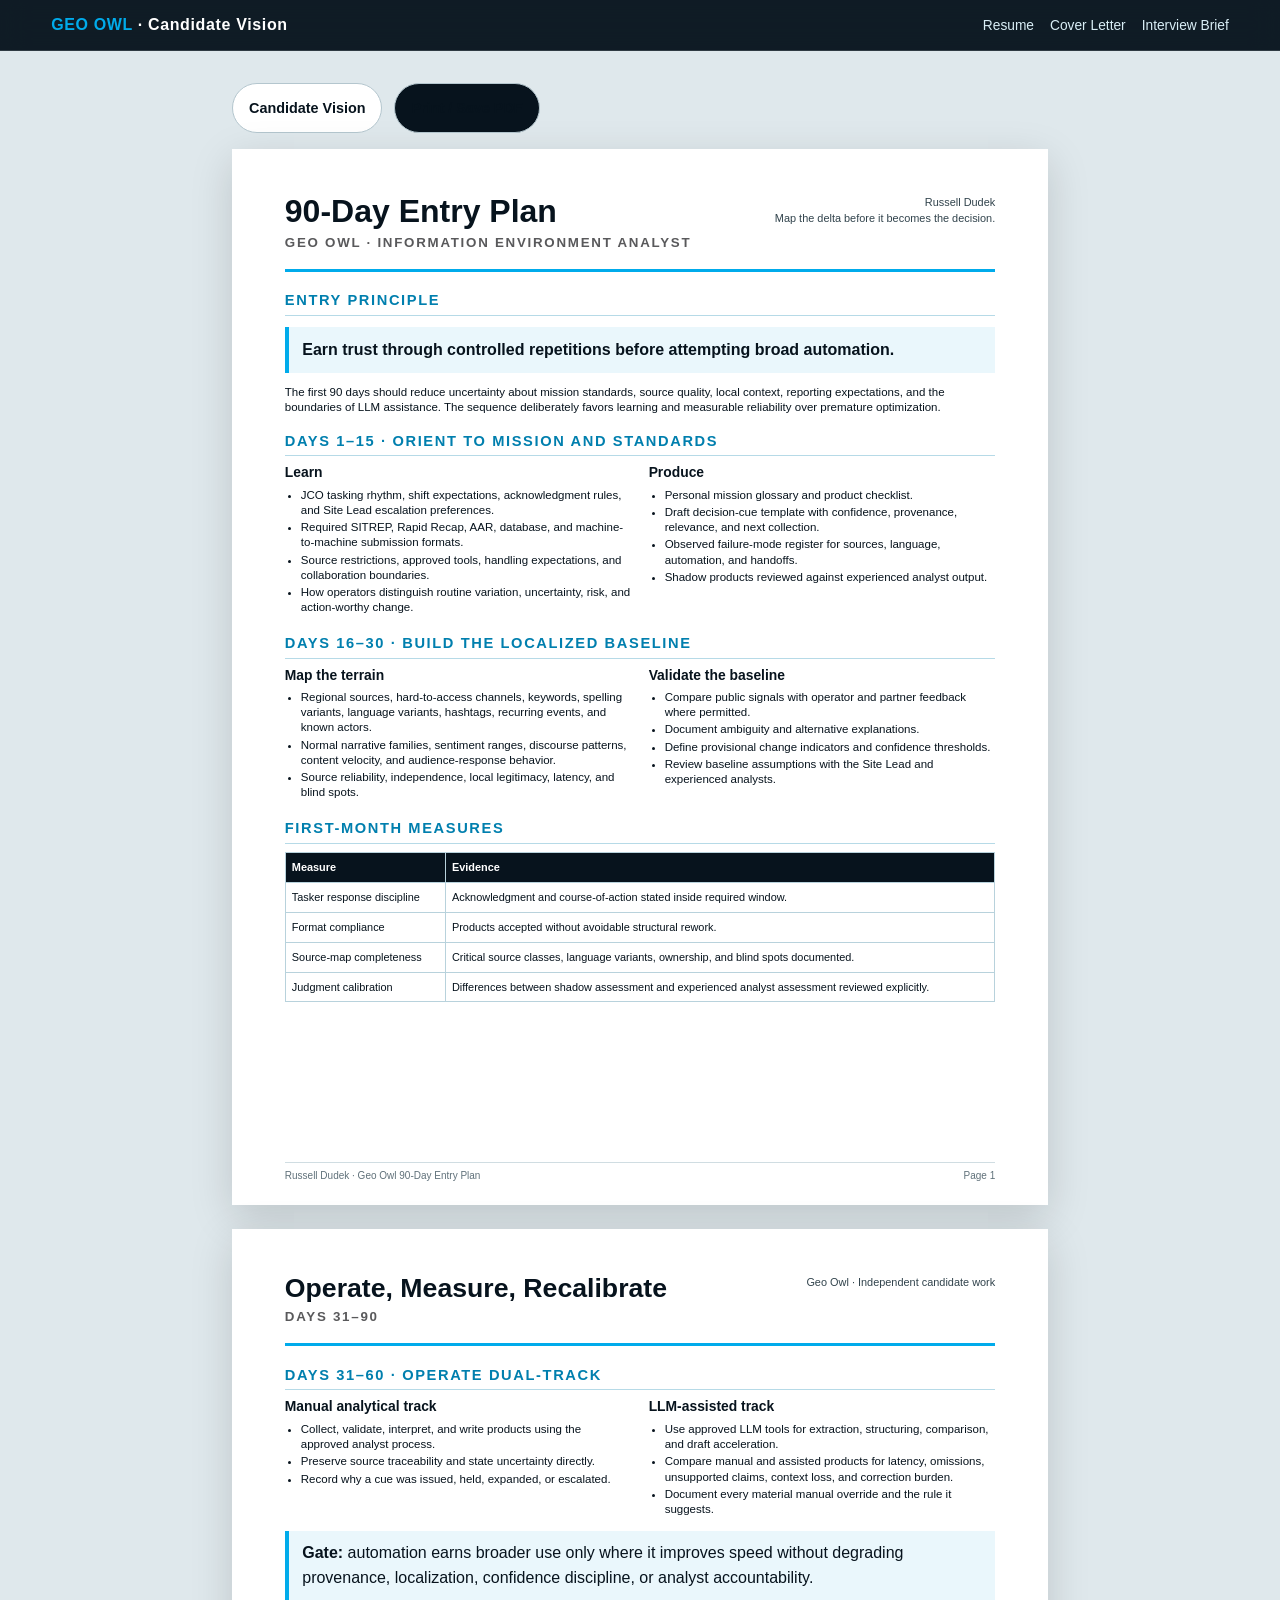
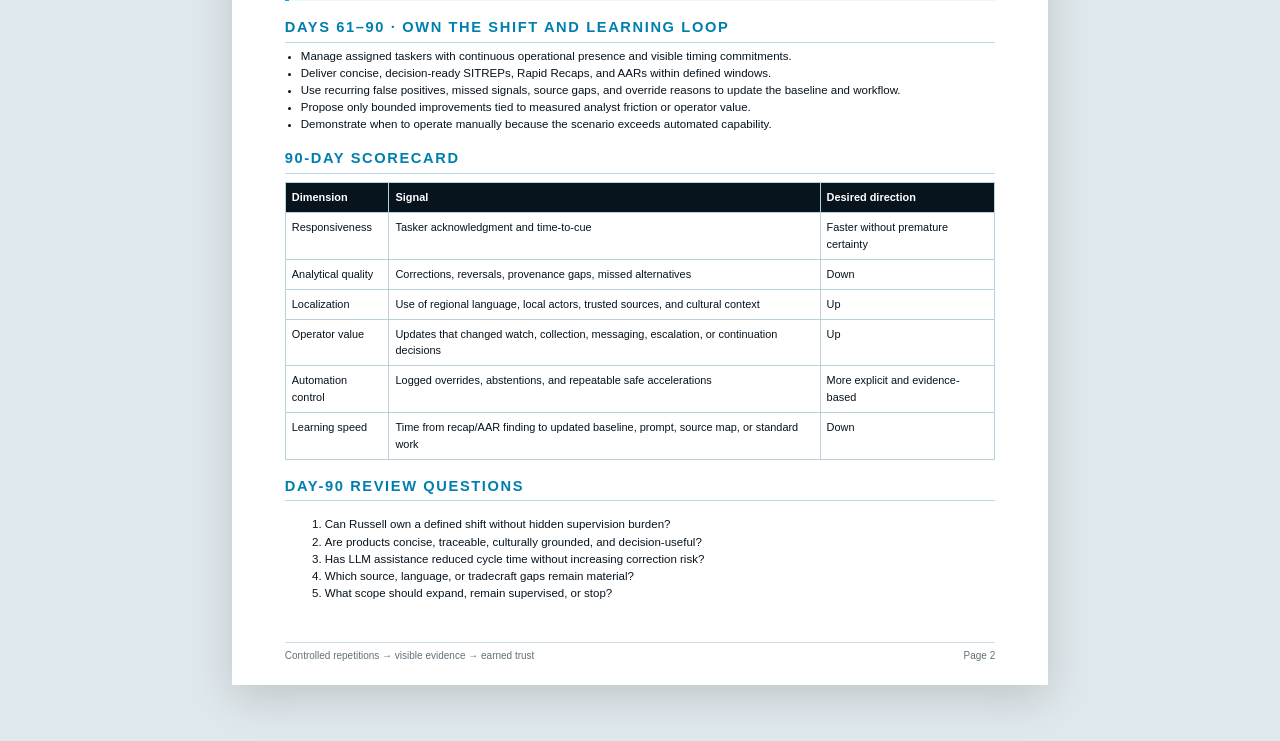
==== 90-day-plan.html @ 23b94f6c "Add 90-day entry plan route" ====
<!doctype html><html lang="en"><head><meta charset="utf-8"><meta name="viewport" content="width=device-width,initial-scale=1"><title>Geo Owl 90-Day Entry Plan</title><link rel="stylesheet" href="styles.css"></head><body class="document-body"><nav class="site-nav"><a class="brand" href="index.html"><em>GEO OWL</em> · Candidate Vision</a><div class="nav-links"><a href="resume.html">Resume</a><a href="cover-letter.html">Cover Letter</a><a href="interview-brief.html">Interview Brief</a></div></nav><div class="document-shell"><div class="doc-actions"><a class="button light" href="index.html">Candidate Vision</a><button class="button dark" onclick="window.print()">Print / Save PDF</button></div><section class="doc-page"><header class="doc-header"><div><h1 class="doc-name" style="font-size:24pt">90-Day Entry Plan</h1><div class="doc-role">Geo Owl · Information Environment Analyst</div></div><div class="doc-contact">Russell Dudek<br>Map the delta before it becomes the decision.</div></header><section class="doc-section"><h2>Entry Principle</h2><div class="callout"><strong>Earn trust through controlled repetitions before attempting broad automation.</strong></div><p>The first 90 days should reduce uncertainty about mission standards, source quality, local context, reporting expectations, and the boundaries of LLM assistance. The sequence deliberately favors learning and measurable reliability over premature optimization.</p></section><section class="doc-section"><h2>Days 1–15 · Orient to Mission and Standards</h2><div class="two-col"><div><h3>Learn</h3><ul><li>JCO tasking rhythm, shift expectations, acknowledgment rules, and Site Lead escalation preferences.</li><li>Required SITREP, Rapid Recap, AAR, database, and machine-to-machine submission formats.</li><li>Source restrictions, approved tools, handling expectations, and collaboration boundaries.</li><li>How operators distinguish routine variation, uncertainty, risk, and action-worthy change.</li></ul></div><div><h3>Produce</h3><ul><li>Personal mission glossary and product checklist.</li><li>Draft decision-cue template with confidence, provenance, relevance, and next collection.</li><li>Observed failure-mode register for sources, language, automation, and handoffs.</li><li>Shadow products reviewed against experienced analyst output.</li></ul></div></div></section><section class="doc-section"><h2>Days 16–30 · Build the Localized Baseline</h2><div class="two-col"><div><h3>Map the terrain</h3><ul><li>Regional sources, hard-to-access channels, keywords, spelling variants, language variants, hashtags, recurring events, and known actors.</li><li>Normal narrative families, sentiment ranges, discourse patterns, content velocity, and audience-response behavior.</li><li>Source reliability, independence, local legitimacy, latency, and blind spots.</li></ul></div><div><h3>Validate the baseline</h3><ul><li>Compare public signals with operator and partner feedback where permitted.</li><li>Document ambiguity and alternative explanations.</li><li>Define provisional change indicators and confidence thresholds.</li><li>Review baseline assumptions with the Site Lead and experienced analysts.</li></ul></div></div></section><section class="doc-section"><h2>First-Month Measures</h2><table class="matrix"><tr><th>Measure</th><th>Evidence</th></tr><tr><td>Tasker response discipline</td><td>Acknowledgment and course-of-action stated inside required window.</td></tr><tr><td>Format compliance</td><td>Products accepted without avoidable structural rework.</td></tr><tr><td>Source-map completeness</td><td>Critical source classes, language variants, ownership, and blind spots documented.</td></tr><tr><td>Judgment calibration</td><td>Differences between shadow assessment and experienced analyst assessment reviewed explicitly.</td></tr></table></section><footer class="doc-footer"><span>Russell Dudek · Geo Owl 90-Day Entry Plan</span><span>Page 1</span></footer></section><section class="doc-page"><header class="doc-header"><div><h1 class="doc-name" style="font-size:20pt">Operate, Measure, Recalibrate</h1><div class="doc-role">Days 31–90</div></div><div class="doc-contact">Geo Owl · Independent candidate work</div></header><section class="doc-section"><h2>Days 31–60 · Operate Dual-Track</h2><div class="two-col"><div><h3>Manual analytical track</h3><ul><li>Collect, validate, interpret, and write products using the approved analyst process.</li><li>Preserve source traceability and state uncertainty directly.</li><li>Record why a cue was issued, held, expanded, or escalated.</li></ul></div><div><h3>LLM-assisted track</h3><ul><li>Use approved LLM tools for extraction, structuring, comparison, and draft acceleration.</li><li>Compare manual and assisted products for latency, omissions, unsupported claims, context loss, and correction burden.</li><li>Document every material manual override and the rule it suggests.</li></ul></div></div><div class="callout"><strong>Gate:</strong> automation earns broader use only where it improves speed without degrading provenance, localization, confidence discipline, or analyst accountability.</div></section><section class="doc-section"><h2>Days 61–90 · Own the Shift and Learning Loop</h2><ul><li>Manage assigned taskers with continuous operational presence and visible timing commitments.</li><li>Deliver concise, decision-ready SITREPs, Rapid Recaps, and AARs within defined windows.</li><li>Use recurring false positives, missed signals, source gaps, and override reasons to update the baseline and workflow.</li><li>Propose only bounded improvements tied to measured analyst friction or operator value.</li><li>Demonstrate when to operate manually because the scenario exceeds automated capability.</li></ul></section><section class="doc-section"><h2>90-Day Scorecard</h2><table class="matrix"><tr><th>Dimension</th><th>Signal</th><th>Desired direction</th></tr><tr><td>Responsiveness</td><td>Tasker acknowledgment and time-to-cue</td><td>Faster without premature certainty</td></tr><tr><td>Analytical quality</td><td>Corrections, reversals, provenance gaps, missed alternatives</td><td>Down</td></tr><tr><td>Localization</td><td>Use of regional language, local actors, trusted sources, and cultural context</td><td>Up</td></tr><tr><td>Operator value</td><td>Updates that changed watch, collection, messaging, escalation, or continuation decisions</td><td>Up</td></tr><tr><td>Automation control</td><td>Logged overrides, abstentions, and repeatable safe accelerations</td><td>More explicit and evidence-based</td></tr><tr><td>Learning speed</td><td>Time from recap/AAR finding to updated baseline, prompt, source map, or standard work</td><td>Down</td></tr></table></section><section class="doc-section"><h2>Day-90 Review Questions</h2><ol><li>Can Russell own a defined shift without hidden supervision burden?</li><li>Are products concise, traceable, culturally grounded, and decision-useful?</li><li>Has LLM assistance reduced cycle time without increasing correction risk?</li><li>Which source, language, or tradecraft gaps remain material?</li><li>What scope should expand, remain supervised, or stop?</li></ol></section><footer class="doc-footer"><span>Controlled repetitions → visible evidence → earned trust</span><span>Page 2</span></footer></section></div></body></html>
---- styles.css ----
@import url("brand-tokens.css");
*{box-sizing:border-box}html{scroll-behavior:smooth}body{margin:0;background:#fff;color:var(--geo-ink);font-family:"Avenir Next","Segoe UI",Tahoma,sans-serif;line-height:1.55}a{color:inherit}button,input{font:inherit}.skip{position:absolute;left:-9999px}.skip:focus{left:1rem;top:1rem;background:#fff;padding:.75rem;z-index:1000}.site-nav{position:sticky;top:0;z-index:50;display:flex;align-items:center;justify-content:space-between;padding:.8rem clamp(1rem,4vw,4rem);background:rgba(7,19,29,.96);color:#fff;border-bottom:1px solid rgba(255,255,255,.14);backdrop-filter:blur(14px)}.brand{font-weight:900;letter-spacing:.04em;text-decoration:none}.brand em{font-style:normal;color:var(--geo-cyan)}.nav-links{display:flex;gap:1rem;flex-wrap:wrap}.nav-links a{text-decoration:none;font-size:.86rem;color:#d9eef6}.nav-links a:hover,.nav-links a:focus{color:#fff}.hero{min-height:90vh;padding:clamp(2rem,6vw,6rem);display:grid;grid-template-columns:minmax(0,1fr) minmax(420px,.95fr);gap:clamp(2rem,5vw,5rem);align-items:center;color:#fff;background:radial-gradient(circle at 78% 25%,rgba(0,171,235,.2),transparent 30%),linear-gradient(130deg,var(--geo-ink),var(--geo-deep));overflow:hidden}.company-lockup{display:inline-flex;align-items:center;gap:.7rem;padding:.55rem .8rem;border:1px solid rgba(255,255,255,.18);border-radius:999px;background:rgba(255,255,255,.06);font-weight:900;letter-spacing:.08em;text-transform:uppercase}.company-lockup .owl{width:30px;height:30px;border-radius:50%;display:grid;place-items:center;background:var(--geo-cyan);color:var(--geo-ink);font-size:.72rem}.eyebrow,.kicker{text-transform:uppercase;letter-spacing:.18em;font-size:.76rem;font-weight:900;color:#8fe2ff}.hero h1{font-size:clamp(3rem,6vw,6.5rem);line-height:.92;letter-spacing:-.055em;margin:.6rem 0 1.2rem;max-width:11ch}.hero .lede{font-size:clamp(1.05rem,1.6vw,1.35rem);max-width:62ch;color:#d8edf5}.hero-actions,.doc-actions{display:flex;flex-wrap:wrap;gap:.75rem;margin-top:1.5rem}.button{display:inline-flex;align-items:center;justify-content:center;padding:.78rem 1rem;border-radius:999px;text-decoration:none;font-weight:900;font-size:.9rem;border:1px solid rgba(255,255,255,.32);background:transparent;color:#fff;cursor:pointer}.button.primary{background:var(--geo-cyan);border-color:var(--geo-cyan);color:var(--geo-ink)}.button.dark{background:var(--geo-ink);color:#fff}.button.light{background:#fff;color:var(--geo-ink);border-color:#c8d7dd}.button:focus-visible,button:focus-visible,input:focus-visible,a:focus-visible{outline:3px solid var(--geo-signal);outline-offset:3px}.delta-stage{position:relative;min-height:560px;border:1px solid rgba(255,255,255,.16);border-radius:28px;background:linear-gradient(180deg,rgba(255,255,255,.06),rgba(255,255,255,.018));overflow:hidden;box-shadow:0 30px 70px rgba(0,0,0,.28)}.delta-stage:after{content:"";position:absolute;inset:0;background-image:linear-gradient(rgba(255,255,255,.035) 1px,transparent 1px),linear-gradient(90deg,rgba(255,255,255,.035) 1px,transparent 1px);background-size:46px 46px;pointer-events:none}.delta-stage svg{position:absolute;inset:0;width:100%;height:100%}.contour{fill:none;stroke:rgba(0,171,235,.62);stroke-width:2;stroke-dasharray:10 12;animation:drift 10s linear infinite;transform-origin:center;transition:opacity .25s,transform .25s}.contour.hot{stroke:var(--geo-alert);stroke-width:3;animation-duration:6s}.vector{stroke:var(--geo-signal);stroke-width:2;stroke-linecap:round;animation:pulse 2.6s ease-in-out infinite}.source-node{fill:#dff7ff;stroke:var(--geo-cyan);stroke-width:2}.field-label{fill:#dff7ff;font-size:13px;font-weight:800;letter-spacing:.08em}.delta-readout{position:absolute;z-index:3;left:1.25rem;right:1.25rem;bottom:1.25rem;padding:1rem;border:1px solid rgba(255,255,255,.18);border-radius:16px;background:rgba(7,19,29,.9);display:grid;grid-template-columns:1fr auto;gap:1rem;align-items:end}.delta-readout strong{display:block;font-size:1.2rem}.state-badge{padding:.45rem .65rem;border-radius:999px;background:var(--geo-signal);color:var(--geo-ink);font-weight:900;letter-spacing:.08em;font-size:.72rem}.section{padding:clamp(4rem,8vw,8rem) clamp(1.2rem,7vw,7rem)}.section.dark{background:var(--geo-ink);color:#fff}.section.mist{background:var(--geo-mist)}.section h2{font-size:clamp(2.2rem,4vw,4.5rem);line-height:1.02;letter-spacing:-.045em;margin:.45rem 0 1.2rem;max-width:16ch}.section-intro{max-width:72ch;font-size:1.1rem}.mandate-line{font-size:clamp(1.55rem,3vw,3.15rem);line-height:1.2;max-width:30ch;margin:2rem 0 0;font-weight:900}.tension-river{margin-top:3rem;display:grid;grid-template-columns:repeat(5,1fr);border-top:2px solid var(--geo-cyan)}.tension{padding:1.2rem 1rem;border-right:1px solid #c8e9f4}.tension:last-child{border-right:0}.tension b{display:block;font-size:1.08rem;margin-bottom:.35rem}.system-grid{display:grid;grid-template-columns:1.05fr .95fr;gap:clamp(2rem,5vw,5rem);align-items:start}.protocol{border-left:3px solid var(--geo-cyan);padding-left:1.5rem}.protocol-step{display:grid;grid-template-columns:3rem 1fr;gap:1rem;padding:1rem 0;border-bottom:1px solid rgba(255,255,255,.16)}.protocol-step .num{font-size:1.6rem;color:var(--geo-cyan);font-weight:900}.protocol-step h3{margin:0}.protocol-step p{margin:.35rem 0 0;color:#cce0e8}.simulator{background:#fff;color:var(--geo-ink);border-radius:24px;padding:1.2rem;box-shadow:0 24px 70px rgba(0,0,0,.22)}.scenario-tabs{display:grid;grid-template-columns:1fr 1fr;gap:.5rem}.scenario-tabs button{border:1px solid #b8dce9;background:#f4fbfe;padding:.75rem;border-radius:12px;text-align:left;font-weight:900;cursor:pointer}.scenario-tabs button[aria-pressed="true"]{background:var(--geo-cyan);border-color:var(--geo-cyan)}.simulator label{display:block;font-weight:900;margin:1.2rem 0 .4rem}.simulator input[type=range]{width:100%}.decision-card{margin-top:1rem;padding:1rem;border-radius:14px;background:var(--geo-ink);color:#fff}.decision-card .decision{font-size:1.45rem;color:#8fe2ff;font-weight:900}.score-strip{display:grid;grid-template-columns:repeat(5,1fr);gap:1px;background:#b9d8e4;margin-top:3rem}.score-cell{background:#fff;padding:1.3rem}.score-cell strong{display:block;font-size:1.55rem;color:#007fae}.evidence-trail{position:relative;margin-top:3rem}.evidence-trail:before{content:"";position:absolute;left:20px;top:0;bottom:0;width:2px;background:var(--geo-cyan)}.evidence-item{position:relative;padding:0 0 2rem 4rem}.evidence-item:before{content:"";position:absolute;left:12px;top:.35rem;width:18px;height:18px;border-radius:50%;background:#fff;border:4px solid var(--geo-cyan)}.evidence-item h3{margin:0}.evidence-item p{max-width:72ch}.objection{display:grid;grid-template-columns:.8fr 1.2fr;gap:clamp(2rem,6vw,6rem)}.objection .question{font-size:clamp(2rem,4vw,4.2rem);line-height:1.05;font-weight:900;letter-spacing:-.04em}.truth-box{padding:1.5rem;border:1px solid rgba(255,255,255,.2);border-left:5px solid var(--geo-alert);border-radius:0 18px 18px 0;background:rgba(255,255,255,.04)}.plan-grid{display:grid;grid-template-columns:repeat(4,1fr);gap:1rem;margin-top:3rem}.plan-phase{padding:1.2rem;background:#fff;border-top:4px solid var(--geo-cyan);box-shadow:0 12px 35px rgba(7,19,29,.08)}.plan-phase .days{font-weight:900;color:#007fae;text-transform:uppercase;letter-spacing:.1em;font-size:.75rem}.questions{columns:2;column-gap:3rem;margin-top:2rem}.questions li{break-inside:avoid;margin:0 0 1rem}.cta{padding:clamp(3rem,7vw,7rem);display:grid;grid-template-columns:1fr auto;gap:2rem;align-items:center;background:linear-gradient(135deg,var(--geo-cyan),#77dcff)}.cta h2{font-size:clamp(2.2rem,4vw,4rem);line-height:1;margin:0;max-width:18ch}.site-footer{padding:2rem clamp(1.2rem,7vw,7rem);background:var(--geo-ink);color:#b9d3dc;font-size:.85rem}.document-body{background:#dfe8ec}.document-shell{padding:2rem 1rem}.doc-actions{max-width:8.5in;margin:0 auto 1rem}.doc-actions .button{color:var(--geo-ink);border-color:#b4c6ce}.doc-page{width:8.5in;min-height:11in;margin:0 auto 1.5rem;background:#fff;padding:.48in .55in .42in;box-shadow:0 12px 40px rgba(0,0,0,.15);position:relative}.doc-header{display:grid;grid-template-columns:1fr auto;gap:1rem;padding-bottom:.16in;border-bottom:3px solid var(--geo-cyan);margin-bottom:.18in}.doc-name{margin:0;font-size:26pt;line-height:1;font-weight:900}.doc-role{font-size:10pt;text-transform:uppercase;letter-spacing:.13em;color:var(--geo-graphite);font-weight:800;margin-top:6px}.doc-contact{font-size:8.2pt;line-height:1.45;text-align:right;color:#31434c}.doc-contact a{text-decoration:none}.doc-section{margin-top:.15in}.doc-section h2{font-size:11pt;letter-spacing:.11em;text-transform:uppercase;color:#007fae;margin:0 0 6px;padding-bottom:3px;border-bottom:1px solid #b6dae7}.doc-section h3{font-size:10.4pt;margin:0}.doc-section p,.doc-section li{font-size:8.65pt;line-height:1.32}.doc-section p{margin:4px 0}.doc-section ul{margin:4px 0 0 16px;padding:0}.doc-section li{margin-bottom:2px}.role-row{display:grid;grid-template-columns:1fr auto;gap:.5rem}.role-row .dates{font-size:8.5pt;color:var(--geo-graphite);font-weight:800}.two-col{display:grid;grid-template-columns:1fr 1fr;gap:.18in}.three-col{display:grid;grid-template-columns:repeat(3,1fr);gap:.12in}.callout{padding:.11in .14in;margin:.12in 0;background:var(--geo-mist);border-left:4px solid var(--geo-cyan)}.callout.alert{background:#fff2f2;border-color:var(--geo-alert)}.doc-footer{position:absolute;left:.55in;right:.55in;bottom:.22in;display:flex;justify-content:space-between;border-top:1px solid #d0dde2;padding-top:5px;font-size:7.5pt;color:#60717a}.matrix{width:100%;border-collapse:collapse;margin-top:8px}.matrix th,.matrix td{border:1px solid #b8d2dc;padding:6px;font-size:8.2pt;vertical-align:top}.matrix th{background:var(--geo-ink);color:#fff;text-align:left}.status-direct{color:#117148;font-weight:900}.status-adjacent{color:#8b6500;font-weight:900}.status-gap{color:#a52b2d;font-weight:900}@keyframes drift{to{stroke-dashoffset:-180}}@keyframes pulse{0%,100%{opacity:.35}50%{opacity:1}}@media(max-width:1000px){.hero{grid-template-columns:1fr;min-height:auto}.delta-stage{min-height:520px}.tension-river{grid-template-columns:1fr 1fr}.system-grid,.objection{grid-template-columns:1fr}.plan-grid,.score-strip{grid-template-columns:1fr 1fr}.cta{grid-template-columns:1fr}.questions{columns:1}.doc-page{width:min(100%,8.5in);min-height:auto;padding:clamp(1rem,5vw,.55in)}.doc-footer{position:static;margin-top:1rem}.doc-header,.two-col,.three-col{grid-template-columns:1fr}.doc-contact{text-align:left}.nav-links{display:none}}@media(max-width:560px){.hero{padding:2rem 1rem}.delta-stage{min-height:460px}.delta-readout{grid-template-columns:1fr}.tension-river,.plan-grid,.score-strip,.scenario-tabs{grid-template-columns:1fr}.section{padding:3.5rem 1rem}.site-nav{padding:.65rem 1rem}}@media(prefers-reduced-motion:reduce){html{scroll-behavior:auto}.contour,.vector{animation:none!important}}@media print{@page{size:Letter;margin:0}body.document-body{background:#fff}.site-nav,.doc-actions{display:none!important}.document-shell{padding:0}.doc-page{width:8.5in;height:11in;min-height:11in;margin:0;box-shadow:none;padding:.48in .55in .42in;overflow:hidden;break-after:page}.doc-page:last-child{break-after:auto}.doc-footer{position:absolute;left:.55in;right:.55in;bottom:.22in}.doc-section,.callout{break-inside:avoid}}
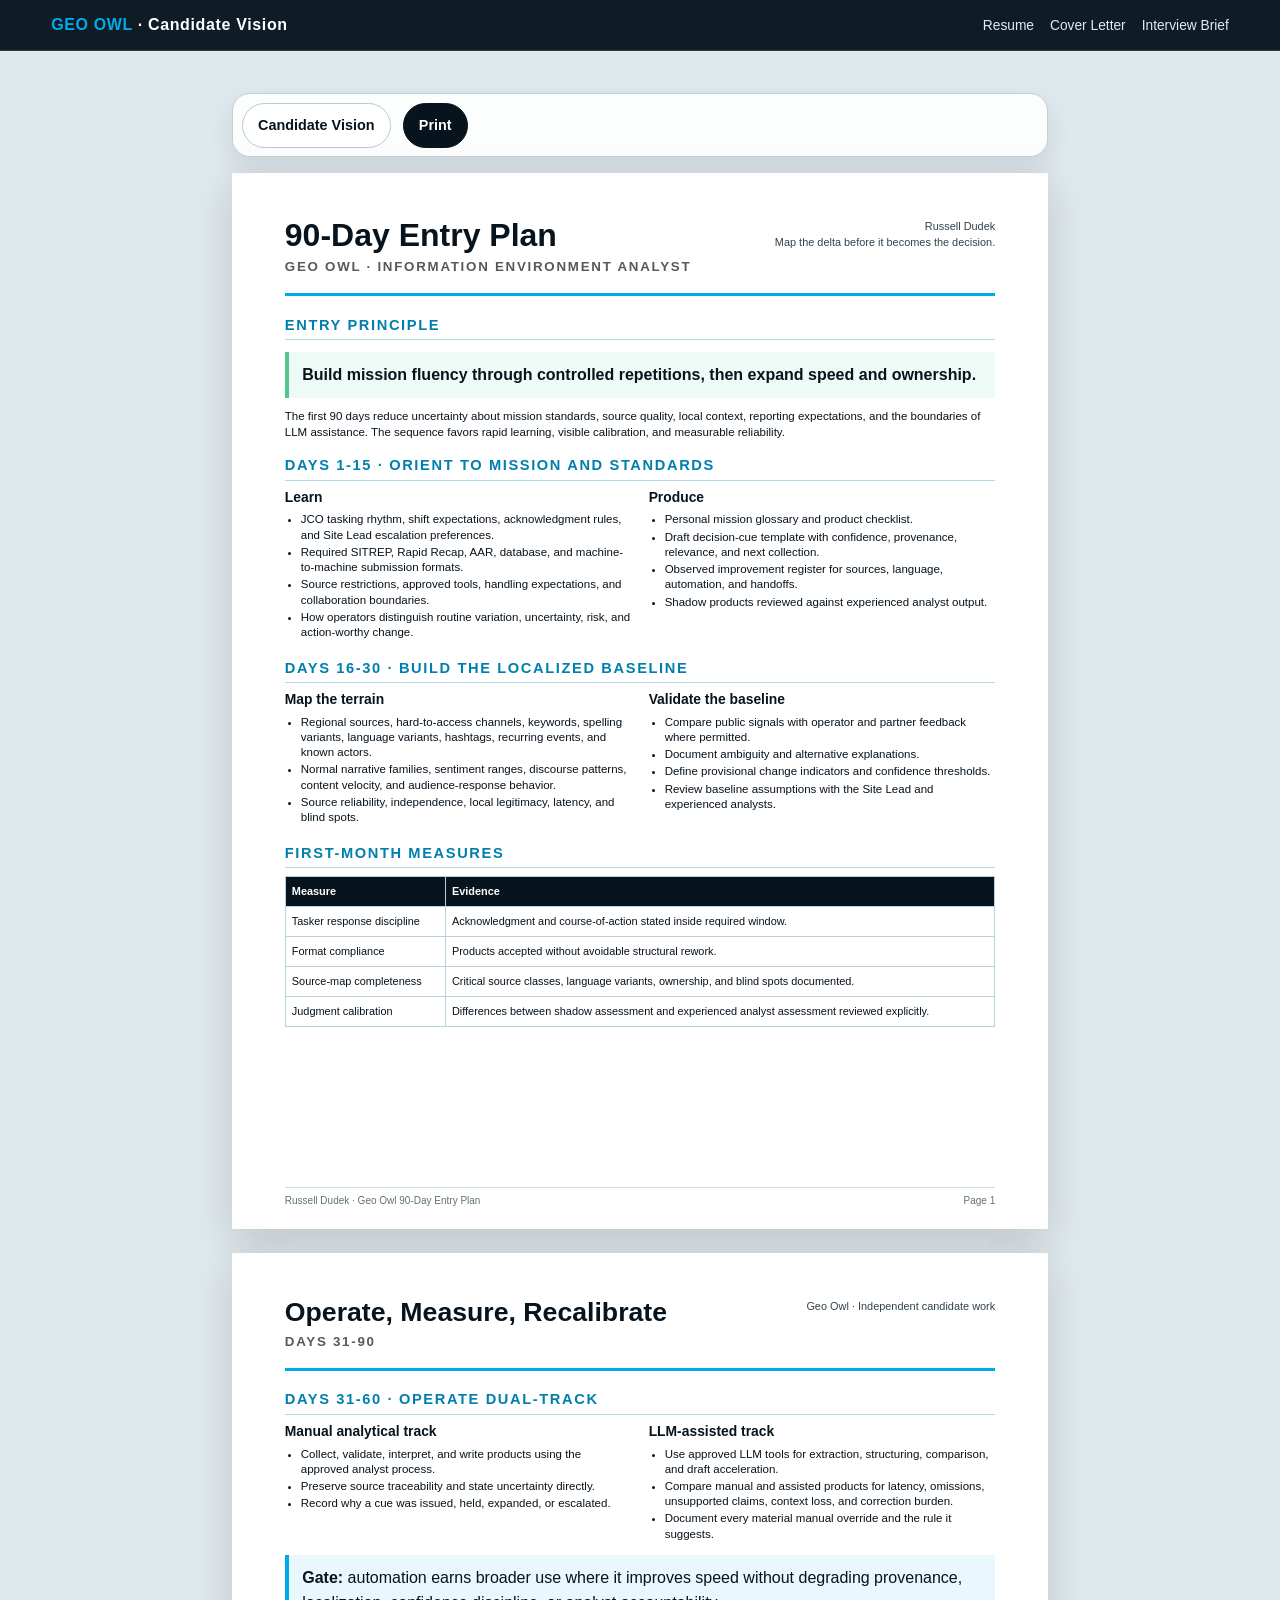
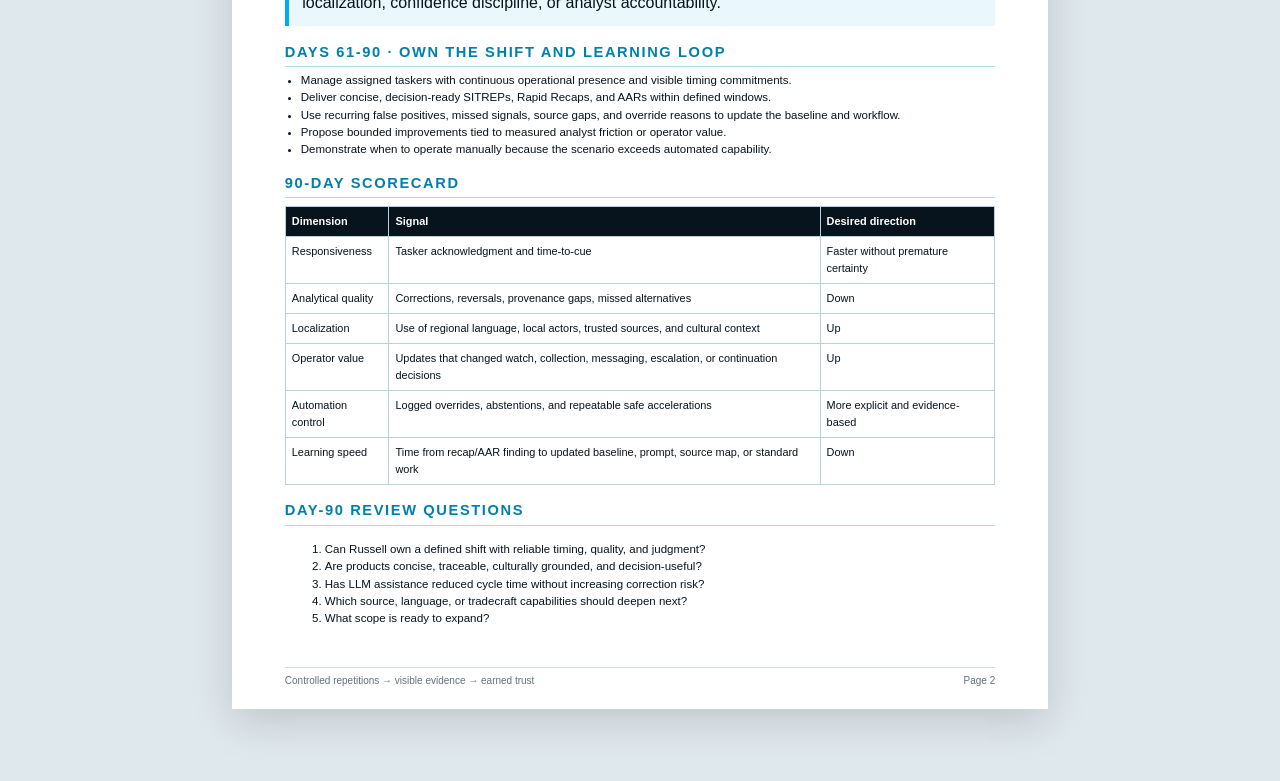
==== commit 64351af6: "Strengthen mission positioning and publish verified cover letter PDF" ====
--- a/90-day-plan.html
+++ b/90-day-plan.html
@@ -1 +1,33 @@
-<!doctype html><html lang="en"><head><meta charset="utf-8"><meta name="viewport" content="width=device-width,initial-scale=1"><title>Geo Owl 90-Day Entry Plan</title><link rel="stylesheet" href="styles.css"></head><body class="document-body"><nav class="site-nav"><a class="brand" href="index.html"><em>GEO OWL</em> · Candidate Vision</a><div class="nav-links"><a href="resume.html">Resume</a><a href="cover-letter.html">Cover Letter</a><a href="interview-brief.html">Interview Brief</a></div></nav><div class="document-shell"><div class="doc-actions"><a class="button light" href="index.html">Candidate Vision</a><button class="button dark" onclick="window.print()">Print / Save PDF</button></div><section class="doc-page"><header class="doc-header"><div><h1 class="doc-name" style="font-size:24pt">90-Day Entry Plan</h1><div class="doc-role">Geo Owl · Information Environment Analyst</div></div><div class="doc-contact">Russell Dudek<br>Map the delta before it becomes the decision.</div></header><section class="doc-section"><h2>Entry Principle</h2><div class="callout"><strong>Earn trust through controlled repetitions before attempting broad automation.</strong></div><p>The first 90 days should reduce uncertainty about mission standards, source quality, local context, reporting expectations, and the boundaries of LLM assistance. The sequence deliberately favors learning and measurable reliability over premature optimization.</p></section><section class="doc-section"><h2>Days 1–15 · Orient to Mission and Standards</h2><div class="two-col"><div><h3>Learn</h3><ul><li>JCO tasking rhythm, shift expectations, acknowledgment rules, and Site Lead escalation preferences.</li><li>Required SITREP, Rapid Recap, AAR, database, and machine-to-machine submission formats.</li><li>Source restrictions, approved tools, handling expectations, and collaboration boundaries.</li><li>How operators distinguish routine variation, uncertainty, risk, and action-worthy change.</li></ul></div><div><h3>Produce</h3><ul><li>Personal mission glossary and product checklist.</li><li>Draft decision-cue template with confidence, provenance, relevance, and next collection.</li><li>Observed failure-mode register for sources, language, automation, and handoffs.</li><li>Shadow products reviewed against experienced analyst output.</li></ul></div></div></section><section class="doc-section"><h2>Days 16–30 · Build the Localized Baseline</h2><div class="two-col"><div><h3>Map the terrain</h3><ul><li>Regional sources, hard-to-access channels, keywords, spelling variants, language variants, hashtags, recurring events, and known actors.</li><li>Normal narrative families, sentiment ranges, discourse patterns, content velocity, and audience-response behavior.</li><li>Source reliability, independence, local legitimacy, latency, and blind spots.</li></ul></div><div><h3>Validate the baseline</h3><ul><li>Compare public signals with operator and partner feedback where permitted.</li><li>Document ambiguity and alternative explanations.</li><li>Define provisional change indicators and confidence thresholds.</li><li>Review baseline assumptions with the Site Lead and experienced analysts.</li></ul></div></div></section><section class="doc-section"><h2>First-Month Measures</h2><table class="matrix"><tr><th>Measure</th><th>Evidence</th></tr><tr><td>Tasker response discipline</td><td>Acknowledgment and course-of-action stated inside required window.</td></tr><tr><td>Format compliance</td><td>Products accepted without avoidable structural rework.</td></tr><tr><td>Source-map completeness</td><td>Critical source classes, language variants, ownership, and blind spots documented.</td></tr><tr><td>Judgment calibration</td><td>Differences between shadow assessment and experienced analyst assessment reviewed explicitly.</td></tr></table></section><footer class="doc-footer"><span>Russell Dudek · Geo Owl 90-Day Entry Plan</span><span>Page 1</span></footer></section><section class="doc-page"><header class="doc-header"><div><h1 class="doc-name" style="font-size:20pt">Operate, Measure, Recalibrate</h1><div class="doc-role">Days 31–90</div></div><div class="doc-contact">Geo Owl · Independent candidate work</div></header><section class="doc-section"><h2>Days 31–60 · Operate Dual-Track</h2><div class="two-col"><div><h3>Manual analytical track</h3><ul><li>Collect, validate, interpret, and write products using the approved analyst process.</li><li>Preserve source traceability and state uncertainty directly.</li><li>Record why a cue was issued, held, expanded, or escalated.</li></ul></div><div><h3>LLM-assisted track</h3><ul><li>Use approved LLM tools for extraction, structuring, comparison, and draft acceleration.</li><li>Compare manual and assisted products for latency, omissions, unsupported claims, context loss, and correction burden.</li><li>Document every material manual override and the rule it suggests.</li></ul></div></div><div class="callout"><strong>Gate:</strong> automation earns broader use only where it improves speed without degrading provenance, localization, confidence discipline, or analyst accountability.</div></section><section class="doc-section"><h2>Days 61–90 · Own the Shift and Learning Loop</h2><ul><li>Manage assigned taskers with continuous operational presence and visible timing commitments.</li><li>Deliver concise, decision-ready SITREPs, Rapid Recaps, and AARs within defined windows.</li><li>Use recurring false positives, missed signals, source gaps, and override reasons to update the baseline and workflow.</li><li>Propose only bounded improvements tied to measured analyst friction or operator value.</li><li>Demonstrate when to operate manually because the scenario exceeds automated capability.</li></ul></section><section class="doc-section"><h2>90-Day Scorecard</h2><table class="matrix"><tr><th>Dimension</th><th>Signal</th><th>Desired direction</th></tr><tr><td>Responsiveness</td><td>Tasker acknowledgment and time-to-cue</td><td>Faster without premature certainty</td></tr><tr><td>Analytical quality</td><td>Corrections, reversals, provenance gaps, missed alternatives</td><td>Down</td></tr><tr><td>Localization</td><td>Use of regional language, local actors, trusted sources, and cultural context</td><td>Up</td></tr><tr><td>Operator value</td><td>Updates that changed watch, collection, messaging, escalation, or continuation decisions</td><td>Up</td></tr><tr><td>Automation control</td><td>Logged overrides, abstentions, and repeatable safe accelerations</td><td>More explicit and evidence-based</td></tr><tr><td>Learning speed</td><td>Time from recap/AAR finding to updated baseline, prompt, source map, or standard work</td><td>Down</td></tr></table></section><section class="doc-section"><h2>Day-90 Review Questions</h2><ol><li>Can Russell own a defined shift without hidden supervision burden?</li><li>Are products concise, traceable, culturally grounded, and decision-useful?</li><li>Has LLM assistance reduced cycle time without increasing correction risk?</li><li>Which source, language, or tradecraft gaps remain material?</li><li>What scope should expand, remain supervised, or stop?</li></ol></section><footer class="doc-footer"><span>Controlled repetitions → visible evidence → earned trust</span><span>Page 2</span></footer></section></div></body></html>+<!doctype html>
+<html lang="en">
+<head>
+<meta charset="utf-8">
+<meta name="viewport" content="width=device-width,initial-scale=1">
+<title>Geo Owl 90-Day Entry Plan</title>
+<link rel="stylesheet" href="styles.css?v=20260714-3">
+</head>
+<body class="document-body">
+<nav class="site-nav"><a class="brand" href="index.html"><em>GEO OWL</em> · Candidate Vision</a><div class="nav-links"><a href="resume.html">Resume</a><a href="cover-letter.html">Cover Letter</a><a href="interview-brief.html">Interview Brief</a></div></nav>
+<div class="document-shell">
+<div class="doc-actions"><a class="button light" href="index.html">Candidate Vision</a><button class="button dark" type="button" onclick="window.print()">Print</button></div>
+
+<section class="doc-page">
+<header class="doc-header"><div><h1 class="doc-name" style="font-size:24pt">90-Day Entry Plan</h1><div class="doc-role">Geo Owl · Information Environment Analyst</div></div><div class="doc-contact">Russell Dudek<br>Map the delta before it becomes the decision.</div></header>
+<section class="doc-section"><h2>Entry Principle</h2><div class="callout positive"><strong>Build mission fluency through controlled repetitions, then expand speed and ownership.</strong></div><p>The first 90 days reduce uncertainty about mission standards, source quality, local context, reporting expectations, and the boundaries of LLM assistance. The sequence favors rapid learning, visible calibration, and measurable reliability.</p></section>
+<section class="doc-section"><h2>Days 1-15 · Orient to Mission and Standards</h2><div class="two-col"><div><h3>Learn</h3><ul><li>JCO tasking rhythm, shift expectations, acknowledgment rules, and Site Lead escalation preferences.</li><li>Required SITREP, Rapid Recap, AAR, database, and machine-to-machine submission formats.</li><li>Source restrictions, approved tools, handling expectations, and collaboration boundaries.</li><li>How operators distinguish routine variation, uncertainty, risk, and action-worthy change.</li></ul></div><div><h3>Produce</h3><ul><li>Personal mission glossary and product checklist.</li><li>Draft decision-cue template with confidence, provenance, relevance, and next collection.</li><li>Observed improvement register for sources, language, automation, and handoffs.</li><li>Shadow products reviewed against experienced analyst output.</li></ul></div></div></section>
+<section class="doc-section"><h2>Days 16-30 · Build the Localized Baseline</h2><div class="two-col"><div><h3>Map the terrain</h3><ul><li>Regional sources, hard-to-access channels, keywords, spelling variants, language variants, hashtags, recurring events, and known actors.</li><li>Normal narrative families, sentiment ranges, discourse patterns, content velocity, and audience-response behavior.</li><li>Source reliability, independence, local legitimacy, latency, and blind spots.</li></ul></div><div><h3>Validate the baseline</h3><ul><li>Compare public signals with operator and partner feedback where permitted.</li><li>Document ambiguity and alternative explanations.</li><li>Define provisional change indicators and confidence thresholds.</li><li>Review baseline assumptions with the Site Lead and experienced analysts.</li></ul></div></div></section>
+<section class="doc-section"><h2>First-Month Measures</h2><table class="matrix"><tr><th>Measure</th><th>Evidence</th></tr><tr><td>Tasker response discipline</td><td>Acknowledgment and course-of-action stated inside required window.</td></tr><tr><td>Format compliance</td><td>Products accepted without avoidable structural rework.</td></tr><tr><td>Source-map completeness</td><td>Critical source classes, language variants, ownership, and blind spots documented.</td></tr><tr><td>Judgment calibration</td><td>Differences between shadow assessment and experienced analyst assessment reviewed explicitly.</td></tr></table></section>
+<footer class="doc-footer"><span>Russell Dudek · Geo Owl 90-Day Entry Plan</span><span>Page 1</span></footer>
+</section>
+
+<section class="doc-page">
+<header class="doc-header"><div><h1 class="doc-name" style="font-size:20pt">Operate, Measure, Recalibrate</h1><div class="doc-role">Days 31-90</div></div><div class="doc-contact">Geo Owl · Independent candidate work</div></header>
+<section class="doc-section"><h2>Days 31-60 · Operate Dual-Track</h2><div class="two-col"><div><h3>Manual analytical track</h3><ul><li>Collect, validate, interpret, and write products using the approved analyst process.</li><li>Preserve source traceability and state uncertainty directly.</li><li>Record why a cue was issued, held, expanded, or escalated.</li></ul></div><div><h3>LLM-assisted track</h3><ul><li>Use approved LLM tools for extraction, structuring, comparison, and draft acceleration.</li><li>Compare manual and assisted products for latency, omissions, unsupported claims, context loss, and correction burden.</li><li>Document every material manual override and the rule it suggests.</li></ul></div></div><div class="callout"><strong>Gate:</strong> automation earns broader use where it improves speed without degrading provenance, localization, confidence discipline, or analyst accountability.</div></section>
+<section class="doc-section"><h2>Days 61-90 · Own the Shift and Learning Loop</h2><ul><li>Manage assigned taskers with continuous operational presence and visible timing commitments.</li><li>Deliver concise, decision-ready SITREPs, Rapid Recaps, and AARs within defined windows.</li><li>Use recurring false positives, missed signals, source gaps, and override reasons to update the baseline and workflow.</li><li>Propose bounded improvements tied to measured analyst friction or operator value.</li><li>Demonstrate when to operate manually because the scenario exceeds automated capability.</li></ul></section>
+<section class="doc-section"><h2>90-Day Scorecard</h2><table class="matrix"><tr><th>Dimension</th><th>Signal</th><th>Desired direction</th></tr><tr><td>Responsiveness</td><td>Tasker acknowledgment and time-to-cue</td><td>Faster without premature certainty</td></tr><tr><td>Analytical quality</td><td>Corrections, reversals, provenance gaps, missed alternatives</td><td>Down</td></tr><tr><td>Localization</td><td>Use of regional language, local actors, trusted sources, and cultural context</td><td>Up</td></tr><tr><td>Operator value</td><td>Updates that changed watch, collection, messaging, escalation, or continuation decisions</td><td>Up</td></tr><tr><td>Automation control</td><td>Logged overrides, abstentions, and repeatable safe accelerations</td><td>More explicit and evidence-based</td></tr><tr><td>Learning speed</td><td>Time from recap/AAR finding to updated baseline, prompt, source map, or standard work</td><td>Down</td></tr></table></section>
+<section class="doc-section"><h2>Day-90 Review Questions</h2><ol><li>Can Russell own a defined shift with reliable timing, quality, and judgment?</li><li>Are products concise, traceable, culturally grounded, and decision-useful?</li><li>Has LLM assistance reduced cycle time without increasing correction risk?</li><li>Which source, language, or tradecraft capabilities should deepen next?</li><li>What scope is ready to expand?</li></ol></section>
+<footer class="doc-footer"><span>Controlled repetitions → visible evidence → earned trust</span><span>Page 2</span></footer>
+</section>
+</div>
+</body>
+</html>
--- a/styles.css
+++ b/styles.css
@@ -1,2 +1,314 @@
 @import url("brand-tokens.css");
-*{box-sizing:border-box}html{scroll-behavior:smooth}body{margin:0;background:#fff;color:var(--geo-ink);font-family:"Avenir Next","Segoe UI",Tahoma,sans-serif;line-height:1.55}a{color:inherit}button,input{font:inherit}.skip{position:absolute;left:-9999px}.skip:focus{left:1rem;top:1rem;background:#fff;padding:.75rem;z-index:1000}.site-nav{position:sticky;top:0;z-index:50;display:flex;align-items:center;justify-content:space-between;padding:.8rem clamp(1rem,4vw,4rem);background:rgba(7,19,29,.96);color:#fff;border-bottom:1px solid rgba(255,255,255,.14);backdrop-filter:blur(14px)}.brand{font-weight:900;letter-spacing:.04em;text-decoration:none}.brand em{font-style:normal;color:var(--geo-cyan)}.nav-links{display:flex;gap:1rem;flex-wrap:wrap}.nav-links a{text-decoration:none;font-size:.86rem;color:#d9eef6}.nav-links a:hover,.nav-links a:focus{color:#fff}.hero{min-height:90vh;padding:clamp(2rem,6vw,6rem);display:grid;grid-template-columns:minmax(0,1fr) minmax(420px,.95fr);gap:clamp(2rem,5vw,5rem);align-items:center;color:#fff;background:radial-gradient(circle at 78% 25%,rgba(0,171,235,.2),transparent 30%),linear-gradient(130deg,var(--geo-ink),var(--geo-deep));overflow:hidden}.company-lockup{display:inline-flex;align-items:center;gap:.7rem;padding:.55rem .8rem;border:1px solid rgba(255,255,255,.18);border-radius:999px;background:rgba(255,255,255,.06);font-weight:900;letter-spacing:.08em;text-transform:uppercase}.company-lockup .owl{width:30px;height:30px;border-radius:50%;display:grid;place-items:center;background:var(--geo-cyan);color:var(--geo-ink);font-size:.72rem}.eyebrow,.kicker{text-transform:uppercase;letter-spacing:.18em;font-size:.76rem;font-weight:900;color:#8fe2ff}.hero h1{font-size:clamp(3rem,6vw,6.5rem);line-height:.92;letter-spacing:-.055em;margin:.6rem 0 1.2rem;max-width:11ch}.hero .lede{font-size:clamp(1.05rem,1.6vw,1.35rem);max-width:62ch;color:#d8edf5}.hero-actions,.doc-actions{display:flex;flex-wrap:wrap;gap:.75rem;margin-top:1.5rem}.button{display:inline-flex;align-items:center;justify-content:center;padding:.78rem 1rem;border-radius:999px;text-decoration:none;font-weight:900;font-size:.9rem;border:1px solid rgba(255,255,255,.32);background:transparent;color:#fff;cursor:pointer}.button.primary{background:var(--geo-cyan);border-color:var(--geo-cyan);color:var(--geo-ink)}.button.dark{background:var(--geo-ink);color:#fff}.button.light{background:#fff;color:var(--geo-ink);border-color:#c8d7dd}.button:focus-visible,button:focus-visible,input:focus-visible,a:focus-visible{outline:3px solid var(--geo-signal);outline-offset:3px}.delta-stage{position:relative;min-height:560px;border:1px solid rgba(255,255,255,.16);border-radius:28px;background:linear-gradient(180deg,rgba(255,255,255,.06),rgba(255,255,255,.018));overflow:hidden;box-shadow:0 30px 70px rgba(0,0,0,.28)}.delta-stage:after{content:"";position:absolute;inset:0;background-image:linear-gradient(rgba(255,255,255,.035) 1px,transparent 1px),linear-gradient(90deg,rgba(255,255,255,.035) 1px,transparent 1px);background-size:46px 46px;pointer-events:none}.delta-stage svg{position:absolute;inset:0;width:100%;height:100%}.contour{fill:none;stroke:rgba(0,171,235,.62);stroke-width:2;stroke-dasharray:10 12;animation:drift 10s linear infinite;transform-origin:center;transition:opacity .25s,transform .25s}.contour.hot{stroke:var(--geo-alert);stroke-width:3;animation-duration:6s}.vector{stroke:var(--geo-signal);stroke-width:2;stroke-linecap:round;animation:pulse 2.6s ease-in-out infinite}.source-node{fill:#dff7ff;stroke:var(--geo-cyan);stroke-width:2}.field-label{fill:#dff7ff;font-size:13px;font-weight:800;letter-spacing:.08em}.delta-readout{position:absolute;z-index:3;left:1.25rem;right:1.25rem;bottom:1.25rem;padding:1rem;border:1px solid rgba(255,255,255,.18);border-radius:16px;background:rgba(7,19,29,.9);display:grid;grid-template-columns:1fr auto;gap:1rem;align-items:end}.delta-readout strong{display:block;font-size:1.2rem}.state-badge{padding:.45rem .65rem;border-radius:999px;background:var(--geo-signal);color:var(--geo-ink);font-weight:900;letter-spacing:.08em;font-size:.72rem}.section{padding:clamp(4rem,8vw,8rem) clamp(1.2rem,7vw,7rem)}.section.dark{background:var(--geo-ink);color:#fff}.section.mist{background:var(--geo-mist)}.section h2{font-size:clamp(2.2rem,4vw,4.5rem);line-height:1.02;letter-spacing:-.045em;margin:.45rem 0 1.2rem;max-width:16ch}.section-intro{max-width:72ch;font-size:1.1rem}.mandate-line{font-size:clamp(1.55rem,3vw,3.15rem);line-height:1.2;max-width:30ch;margin:2rem 0 0;font-weight:900}.tension-river{margin-top:3rem;display:grid;grid-template-columns:repeat(5,1fr);border-top:2px solid var(--geo-cyan)}.tension{padding:1.2rem 1rem;border-right:1px solid #c8e9f4}.tension:last-child{border-right:0}.tension b{display:block;font-size:1.08rem;margin-bottom:.35rem}.system-grid{display:grid;grid-template-columns:1.05fr .95fr;gap:clamp(2rem,5vw,5rem);align-items:start}.protocol{border-left:3px solid var(--geo-cyan);padding-left:1.5rem}.protocol-step{display:grid;grid-template-columns:3rem 1fr;gap:1rem;padding:1rem 0;border-bottom:1px solid rgba(255,255,255,.16)}.protocol-step .num{font-size:1.6rem;color:var(--geo-cyan);font-weight:900}.protocol-step h3{margin:0}.protocol-step p{margin:.35rem 0 0;color:#cce0e8}.simulator{background:#fff;color:var(--geo-ink);border-radius:24px;padding:1.2rem;box-shadow:0 24px 70px rgba(0,0,0,.22)}.scenario-tabs{display:grid;grid-template-columns:1fr 1fr;gap:.5rem}.scenario-tabs button{border:1px solid #b8dce9;background:#f4fbfe;padding:.75rem;border-radius:12px;text-align:left;font-weight:900;cursor:pointer}.scenario-tabs button[aria-pressed="true"]{background:var(--geo-cyan);border-color:var(--geo-cyan)}.simulator label{display:block;font-weight:900;margin:1.2rem 0 .4rem}.simulator input[type=range]{width:100%}.decision-card{margin-top:1rem;padding:1rem;border-radius:14px;background:var(--geo-ink);color:#fff}.decision-card .decision{font-size:1.45rem;color:#8fe2ff;font-weight:900}.score-strip{display:grid;grid-template-columns:repeat(5,1fr);gap:1px;background:#b9d8e4;margin-top:3rem}.score-cell{background:#fff;padding:1.3rem}.score-cell strong{display:block;font-size:1.55rem;color:#007fae}.evidence-trail{position:relative;margin-top:3rem}.evidence-trail:before{content:"";position:absolute;left:20px;top:0;bottom:0;width:2px;background:var(--geo-cyan)}.evidence-item{position:relative;padding:0 0 2rem 4rem}.evidence-item:before{content:"";position:absolute;left:12px;top:.35rem;width:18px;height:18px;border-radius:50%;background:#fff;border:4px solid var(--geo-cyan)}.evidence-item h3{margin:0}.evidence-item p{max-width:72ch}.objection{display:grid;grid-template-columns:.8fr 1.2fr;gap:clamp(2rem,6vw,6rem)}.objection .question{font-size:clamp(2rem,4vw,4.2rem);line-height:1.05;font-weight:900;letter-spacing:-.04em}.truth-box{padding:1.5rem;border:1px solid rgba(255,255,255,.2);border-left:5px solid var(--geo-alert);border-radius:0 18px 18px 0;background:rgba(255,255,255,.04)}.plan-grid{display:grid;grid-template-columns:repeat(4,1fr);gap:1rem;margin-top:3rem}.plan-phase{padding:1.2rem;background:#fff;border-top:4px solid var(--geo-cyan);box-shadow:0 12px 35px rgba(7,19,29,.08)}.plan-phase .days{font-weight:900;color:#007fae;text-transform:uppercase;letter-spacing:.1em;font-size:.75rem}.questions{columns:2;column-gap:3rem;margin-top:2rem}.questions li{break-inside:avoid;margin:0 0 1rem}.cta{padding:clamp(3rem,7vw,7rem);display:grid;grid-template-columns:1fr auto;gap:2rem;align-items:center;background:linear-gradient(135deg,var(--geo-cyan),#77dcff)}.cta h2{font-size:clamp(2.2rem,4vw,4rem);line-height:1;margin:0;max-width:18ch}.site-footer{padding:2rem clamp(1.2rem,7vw,7rem);background:var(--geo-ink);color:#b9d3dc;font-size:.85rem}.document-body{background:#dfe8ec}.document-shell{padding:2rem 1rem}.doc-actions{max-width:8.5in;margin:0 auto 1rem}.doc-actions .button{color:var(--geo-ink);border-color:#b4c6ce}.doc-page{width:8.5in;min-height:11in;margin:0 auto 1.5rem;background:#fff;padding:.48in .55in .42in;box-shadow:0 12px 40px rgba(0,0,0,.15);position:relative}.doc-header{display:grid;grid-template-columns:1fr auto;gap:1rem;padding-bottom:.16in;border-bottom:3px solid var(--geo-cyan);margin-bottom:.18in}.doc-name{margin:0;font-size:26pt;line-height:1;font-weight:900}.doc-role{font-size:10pt;text-transform:uppercase;letter-spacing:.13em;color:var(--geo-graphite);font-weight:800;margin-top:6px}.doc-contact{font-size:8.2pt;line-height:1.45;text-align:right;color:#31434c}.doc-contact a{text-decoration:none}.doc-section{margin-top:.15in}.doc-section h2{font-size:11pt;letter-spacing:.11em;text-transform:uppercase;color:#007fae;margin:0 0 6px;padding-bottom:3px;border-bottom:1px solid #b6dae7}.doc-section h3{font-size:10.4pt;margin:0}.doc-section p,.doc-section li{font-size:8.65pt;line-height:1.32}.doc-section p{margin:4px 0}.doc-section ul{margin:4px 0 0 16px;padding:0}.doc-section li{margin-bottom:2px}.role-row{display:grid;grid-template-columns:1fr auto;gap:.5rem}.role-row .dates{font-size:8.5pt;color:var(--geo-graphite);font-weight:800}.two-col{display:grid;grid-template-columns:1fr 1fr;gap:.18in}.three-col{display:grid;grid-template-columns:repeat(3,1fr);gap:.12in}.callout{padding:.11in .14in;margin:.12in 0;background:var(--geo-mist);border-left:4px solid var(--geo-cyan)}.callout.alert{background:#fff2f2;border-color:var(--geo-alert)}.doc-footer{position:absolute;left:.55in;right:.55in;bottom:.22in;display:flex;justify-content:space-between;border-top:1px solid #d0dde2;padding-top:5px;font-size:7.5pt;color:#60717a}.matrix{width:100%;border-collapse:collapse;margin-top:8px}.matrix th,.matrix td{border:1px solid #b8d2dc;padding:6px;font-size:8.2pt;vertical-align:top}.matrix th{background:var(--geo-ink);color:#fff;text-align:left}.status-direct{color:#117148;font-weight:900}.status-adjacent{color:#8b6500;font-weight:900}.status-gap{color:#a52b2d;font-weight:900}@keyframes drift{to{stroke-dashoffset:-180}}@keyframes pulse{0%,100%{opacity:.35}50%{opacity:1}}@media(max-width:1000px){.hero{grid-template-columns:1fr;min-height:auto}.delta-stage{min-height:520px}.tension-river{grid-template-columns:1fr 1fr}.system-grid,.objection{grid-template-columns:1fr}.plan-grid,.score-strip{grid-template-columns:1fr 1fr}.cta{grid-template-columns:1fr}.questions{columns:1}.doc-page{width:min(100%,8.5in);min-height:auto;padding:clamp(1rem,5vw,.55in)}.doc-footer{position:static;margin-top:1rem}.doc-header,.two-col,.three-col{grid-template-columns:1fr}.doc-contact{text-align:left}.nav-links{display:none}}@media(max-width:560px){.hero{padding:2rem 1rem}.delta-stage{min-height:460px}.delta-readout{grid-template-columns:1fr}.tension-river,.plan-grid,.score-strip,.scenario-tabs{grid-template-columns:1fr}.section{padding:3.5rem 1rem}.site-nav{padding:.65rem 1rem}}@media(prefers-reduced-motion:reduce){html{scroll-behavior:auto}.contour,.vector{animation:none!important}}@media print{@page{size:Letter;margin:0}body.document-body{background:#fff}.site-nav,.doc-actions{display:none!important}.document-shell{padding:0}.doc-page{width:8.5in;height:11in;min-height:11in;margin:0;box-shadow:none;padding:.48in .55in .42in;overflow:hidden;break-after:page}.doc-page:last-child{break-after:auto}.doc-footer{position:absolute;left:.55in;right:.55in;bottom:.22in}.doc-section,.callout{break-inside:avoid}}
+
+* { box-sizing: border-box; }
+html { scroll-behavior: smooth; }
+body {
+  margin: 0;
+  background: #fff;
+  color: var(--geo-ink);
+  font-family: "Avenir Next", "Segoe UI", Tahoma, sans-serif;
+  line-height: 1.55;
+}
+a { color: inherit; }
+button, input { font: inherit; }
+.skip { position: absolute; left: -9999px; }
+.skip:focus {
+  left: 1rem; top: 1rem; z-index: 1000;
+  padding: .75rem 1rem; background: #fff; color: var(--geo-ink);
+  border-radius: 10px; box-shadow: 0 8px 24px rgba(0,0,0,.18);
+}
+.site-nav {
+  position: sticky; top: 0; z-index: 50;
+  display: flex; align-items: center; justify-content: space-between;
+  gap: 1rem; padding: .8rem clamp(1rem,4vw,4rem);
+  background: rgba(7,19,29,.96); color: #fff;
+  border-bottom: 1px solid rgba(255,255,255,.14);
+  backdrop-filter: blur(14px);
+}
+.brand { font-weight: 900; letter-spacing: .04em; text-decoration: none; }
+.brand em { font-style: normal; color: var(--geo-cyan); }
+.nav-links { display: flex; gap: 1rem; flex-wrap: wrap; }
+.nav-links a { text-decoration: none; font-size: .86rem; color: #d9eef6; }
+.nav-links a:hover, .nav-links a:focus { color: #fff; }
+
+.button {
+  display: inline-flex; align-items: center; justify-content: center;
+  min-height: 42px; padding: .68rem 1rem;
+  border-radius: 999px; text-decoration: none; font-weight: 900;
+  font-size: .9rem; border: 1px solid rgba(255,255,255,.32);
+  background: transparent; color: #fff; cursor: pointer;
+  transition: transform .16s ease, box-shadow .16s ease, background .16s ease;
+}
+.button:hover { transform: translateY(-1px); }
+.button.primary { background: var(--geo-cyan); border-color: var(--geo-cyan); color: var(--geo-ink); }
+.button.dark { background: var(--geo-ink); border-color: var(--geo-ink); color: #fff; }
+.button.light { background: #fff; color: var(--geo-ink); border-color: #c8d7dd; }
+.button:focus-visible, button:focus-visible, input:focus-visible, a:focus-visible {
+  outline: 3px solid var(--geo-signal); outline-offset: 3px;
+}
+
+.hero {
+  min-height: 90vh; padding: clamp(2rem,6vw,6rem);
+  display: grid; grid-template-columns: minmax(0,1fr) minmax(420px,.95fr);
+  gap: clamp(2rem,5vw,5rem); align-items: center; color: #fff;
+  background:
+    radial-gradient(circle at 78% 25%, rgba(0,171,235,.2), transparent 30%),
+    linear-gradient(130deg,var(--geo-ink),var(--geo-deep));
+  overflow: hidden;
+}
+.company-lockup {
+  display: inline-flex; align-items: center; gap: .7rem;
+  padding: .55rem .8rem; border: 1px solid rgba(255,255,255,.18);
+  border-radius: 999px; background: rgba(255,255,255,.06);
+  font-weight: 900; letter-spacing: .08em; text-transform: uppercase;
+}
+.company-lockup .owl {
+  width: 30px; height: 30px; border-radius: 50%;
+  display: grid; place-items: center;
+  background: var(--geo-cyan); color: var(--geo-ink); font-size: .72rem;
+}
+.eyebrow, .kicker {
+  text-transform: uppercase; letter-spacing: .18em;
+  font-size: .76rem; font-weight: 900; color: #8fe2ff;
+}
+.hero h1 {
+  font-size: clamp(3rem,6vw,6.5rem); line-height: .92;
+  letter-spacing: -.055em; margin: .6rem 0 1.2rem; max-width: 11ch;
+}
+.hero .lede { font-size: clamp(1.05rem,1.6vw,1.35rem); max-width: 62ch; color: #d8edf5; }
+.hero-actions, .doc-actions { display: flex; flex-wrap: wrap; gap: .75rem; margin-top: 1.5rem; }
+
+.delta-stage {
+  position: relative; min-height: 560px;
+  border: 1px solid rgba(255,255,255,.16); border-radius: 28px;
+  background: linear-gradient(180deg,rgba(255,255,255,.06),rgba(255,255,255,.018));
+  overflow: hidden; box-shadow: 0 30px 70px rgba(0,0,0,.28);
+}
+.delta-stage:after {
+  content: ""; position: absolute; inset: 0;
+  background-image:
+    linear-gradient(rgba(255,255,255,.035) 1px,transparent 1px),
+    linear-gradient(90deg,rgba(255,255,255,.035) 1px,transparent 1px);
+  background-size: 46px 46px; pointer-events: none;
+}
+.delta-stage svg { position: absolute; inset: 0; width: 100%; height: 100%; }
+.contour {
+  fill: none; stroke: rgba(0,171,235,.62); stroke-width: 2;
+  stroke-dasharray: 10 12; animation: drift 10s linear infinite;
+  transform-origin: center; transition: opacity .25s, transform .25s;
+}
+.contour.hot { stroke: var(--geo-alert); stroke-width: 3; animation-duration: 6s; }
+.vector { stroke: var(--geo-signal); stroke-width: 2; stroke-linecap: round; animation: pulse 2.6s ease-in-out infinite; }
+.source-node { fill: #dff7ff; stroke: var(--geo-cyan); stroke-width: 2; }
+.field-label { fill: #dff7ff; font-size: 13px; font-weight: 800; letter-spacing: .08em; }
+.delta-readout {
+  position: absolute; z-index: 3; left: 1.25rem; right: 1.25rem; bottom: 1.25rem;
+  padding: 1rem; border: 1px solid rgba(255,255,255,.18); border-radius: 16px;
+  background: rgba(7,19,29,.9); display: grid;
+  grid-template-columns: 1fr auto; gap: 1rem; align-items: end;
+}
+.delta-readout strong { display: block; font-size: 1.2rem; }
+.state-badge {
+  padding: .45rem .65rem; border-radius: 999px;
+  background: var(--geo-signal); color: var(--geo-ink);
+  font-weight: 900; letter-spacing: .08em; font-size: .72rem;
+}
+
+.section { padding: clamp(4rem,8vw,8rem) clamp(1.2rem,7vw,7rem); }
+.section.dark { background: var(--geo-ink); color: #fff; }
+.section.mist { background: var(--geo-mist); }
+.section h2 {
+  font-size: clamp(2.2rem,4vw,4.5rem); line-height: 1.02;
+  letter-spacing: -.045em; margin: .45rem 0 1.2rem; max-width: 16ch;
+}
+.section-intro { max-width: 72ch; font-size: 1.1rem; }
+.mandate-line {
+  font-size: clamp(1.55rem,3vw,3.15rem); line-height: 1.2;
+  max-width: 30ch; margin: 2rem 0 0; font-weight: 900;
+}
+.tension-river { margin-top: 3rem; display: grid; grid-template-columns: repeat(5,1fr); border-top: 2px solid var(--geo-cyan); }
+.tension { padding: 1.2rem 1rem; border-right: 1px solid #c8e9f4; }
+.tension:last-child { border-right: 0; }
+.tension b { display: block; font-size: 1.08rem; margin-bottom: .35rem; }
+.system-grid { display: grid; grid-template-columns: 1.05fr .95fr; gap: clamp(2rem,5vw,5rem); align-items: start; }
+.protocol { border-left: 3px solid var(--geo-cyan); padding-left: 1.5rem; }
+.protocol-step { display: grid; grid-template-columns: 3rem 1fr; gap: 1rem; padding: 1rem 0; border-bottom: 1px solid rgba(255,255,255,.16); }
+.protocol-step .num { font-size: 1.6rem; color: var(--geo-cyan); font-weight: 900; }
+.protocol-step h3 { margin: 0; }
+.protocol-step p { margin: .35rem 0 0; color: #cce0e8; }
+.simulator { background: #fff; color: var(--geo-ink); border-radius: 24px; padding: 1.2rem; box-shadow: 0 24px 70px rgba(0,0,0,.22); }
+.scenario-tabs { display: grid; grid-template-columns: 1fr 1fr; gap: .5rem; }
+.scenario-tabs button { border: 1px solid #b8dce9; background: #f4fbfe; padding: .75rem; border-radius: 12px; text-align: left; font-weight: 900; cursor: pointer; }
+.scenario-tabs button[aria-pressed="true"] { background: var(--geo-cyan); border-color: var(--geo-cyan); }
+.simulator label { display: block; font-weight: 900; margin: 1.2rem 0 .4rem; }
+.simulator input[type=range] { width: 100%; }
+.decision-card { margin-top: 1rem; padding: 1rem; border-radius: 14px; background: var(--geo-ink); color: #fff; }
+.decision-card .decision { font-size: 1.45rem; color: #8fe2ff; font-weight: 900; }
+.score-strip { display: grid; grid-template-columns: repeat(5,1fr); gap: 1px; background: #b9d8e4; margin-top: 3rem; }
+.score-cell { background: #fff; padding: 1.3rem; }
+.score-cell strong { display: block; font-size: 1.55rem; color: #007fae; }
+.evidence-trail { position: relative; margin-top: 3rem; }
+.evidence-trail:before { content:""; position:absolute; left:20px; top:0; bottom:0; width:2px; background:var(--geo-cyan); }
+.evidence-item { position:relative; padding:0 0 2rem 4rem; }
+.evidence-item:before { content:""; position:absolute; left:12px; top:.35rem; width:18px; height:18px; border-radius:50%; background:#fff; border:4px solid var(--geo-cyan); }
+.evidence-item h3 { margin: 0; }
+.evidence-item p { max-width: 72ch; }
+.objection { display: grid; grid-template-columns: .8fr 1.2fr; gap: clamp(2rem,6vw,6rem); }
+.objection .question { font-size: clamp(2rem,4vw,4.2rem); line-height: 1.05; font-weight: 900; letter-spacing: -.04em; }
+.truth-box { padding: 1.5rem; border: 1px solid rgba(255,255,255,.2); border-left: 5px solid var(--geo-cyan); border-radius: 0 18px 18px 0; background: rgba(255,255,255,.04); }
+.plan-grid { display: grid; grid-template-columns: repeat(4,1fr); gap: 1rem; margin-top: 3rem; }
+.plan-phase { padding: 1.2rem; background: #fff; border-top: 4px solid var(--geo-cyan); box-shadow: 0 12px 35px rgba(7,19,29,.08); }
+.plan-phase .days { font-weight: 900; color: #007fae; text-transform: uppercase; letter-spacing: .1em; font-size: .75rem; }
+.questions { columns: 2; column-gap: 3rem; margin-top: 2rem; }
+.questions li { break-inside: avoid; margin: 0 0 1rem; }
+.cta { padding: clamp(3rem,7vw,7rem); display: grid; grid-template-columns: 1fr auto; gap: 2rem; align-items: center; background: linear-gradient(135deg,var(--geo-cyan),#77dcff); }
+.cta h2 { font-size: clamp(2.2rem,4vw,4rem); line-height: 1; margin: 0; max-width: 18ch; }
+.site-footer { padding: 2rem clamp(1.2rem,7vw,7rem); background: var(--geo-ink); color: #b9d3dc; font-size: .85rem; }
+
+/* Document system */
+.document-body { background: #dfe8ec; }
+.document-shell { padding: 1.35rem 1rem 3rem; }
+.doc-actions {
+  max-width: 8.5in; margin: 0 auto 1rem; padding: .55rem;
+  border: 1px solid #bfd0d8; border-radius: 18px;
+  background: rgba(255,255,255,.94); box-shadow: 0 10px 28px rgba(7,19,29,.09);
+  align-items: center;
+}
+.doc-actions .button { color: var(--geo-ink); background: #fff; border-color: #b8cbd3; box-shadow: none; }
+.doc-actions .button.dark { color: #fff !important; background: var(--geo-ink) !important; border-color: var(--geo-ink) !important; }
+.doc-actions .button.dark:hover { color: #fff !important; background: #0e2a3b !important; }
+.doc-page {
+  width: min(100%,8.5in); min-height: 11in; margin: 0 auto 1.5rem;
+  background: #fff; padding: .48in .55in .42in;
+  box-shadow: 0 12px 40px rgba(0,0,0,.15); position: relative;
+}
+.doc-header {
+  display: grid; grid-template-columns: 1fr auto; gap: 1rem;
+  padding-bottom: .16in; border-bottom: 3px solid var(--geo-cyan); margin-bottom: .18in;
+}
+.doc-name { margin: 0; font-size: 26pt; line-height: 1; font-weight: 900; }
+.doc-role { font-size: 10pt; text-transform: uppercase; letter-spacing: .13em; color: var(--geo-graphite); font-weight: 800; margin-top: 6px; }
+.doc-contact { font-size: 8.2pt; line-height: 1.45; text-align: right; color: #31434c; }
+.doc-contact a { text-decoration: none; }
+.doc-company-line {
+  display: flex; justify-content: space-between; gap: 1rem; align-items: baseline;
+  padding: .08in .12in; margin: .02in 0 .16in;
+  background: var(--geo-mist); border-left: 4px solid var(--geo-cyan);
+  font-size: 8.2pt; color: #31434c;
+}
+.geo-wordmark { font-weight: 900; letter-spacing: .11em; color: #007fae; }
+.doc-section { margin-top: .15in; }
+.doc-section h2 { font-size: 11pt; letter-spacing: .11em; text-transform: uppercase; color: #007fae; margin: 0 0 6px; padding-bottom: 3px; border-bottom: 1px solid #b6dae7; }
+.doc-section h3 { font-size: 10.4pt; margin: 0; }
+.doc-section p, .doc-section li { font-size: 8.65pt; line-height: 1.32; }
+.doc-section p { margin: 4px 0; }
+.doc-section ul { margin: 4px 0 0 16px; padding: 0; }
+.doc-section li { margin-bottom: 2px; }
+.role-row { display: grid; grid-template-columns: 1fr auto; gap: .5rem; }
+.role-row .dates { font-size: 8.5pt; color: var(--geo-graphite); font-weight: 800; }
+.two-col { display: grid; grid-template-columns: 1fr 1fr; gap: .18in; }
+.three-col { display: grid; grid-template-columns: repeat(3,1fr); gap: .12in; }
+.callout { padding: .11in .14in; margin: .12in 0; background: var(--geo-mist); border-left: 4px solid var(--geo-cyan); }
+.callout.positive { background: #eefaf5; border-color: var(--geo-good); }
+.callout.alert { background: #fff8e8; border-color: var(--geo-signal); }
+.doc-footer {
+  position: absolute; left: .55in; right: .55in; bottom: .22in;
+  display: flex; justify-content: space-between;
+  border-top: 1px solid #d0dde2; padding-top: 5px; font-size: 7.5pt; color: #60717a;
+}
+.matrix { width: 100%; border-collapse: collapse; margin-top: 8px; }
+.matrix th, .matrix td { border: 1px solid #b8d2dc; padding: 6px; font-size: 8.2pt; vertical-align: top; }
+.matrix th { background: var(--geo-ink); color: #fff; text-align: left; }
+.status-direct, .status-ready { color: #117148; font-weight: 900; }
+.status-adjacent, .status-ramp { color: #7c5c00; font-weight: 900; }
+.status-gap { color: #8f3131; font-weight: 900; }
+
+/* Cover letter */
+.cover-letter-page .doc-page { min-height: auto; padding: .52in .58in .46in; }
+.cover-letter-page .doc-header { margin-bottom: .12in; }
+.cover-letter-grid { display: grid; grid-template-columns: 1.72in 1fr; gap: .24in; align-items: start; }
+.cover-letter-rail {
+  padding: .16in; background: #eef8fc; border-top: 4px solid var(--geo-cyan);
+  color: #17313e;
+}
+.cover-letter-rail h2 { font-size: 15.5pt; line-height: 1.08; margin: .04in 0 .1in; letter-spacing: -.02em; }
+.cover-letter-rail p, .cover-letter-rail li { font-size: 8.1pt; line-height: 1.34; }
+.cover-letter-rail ul { margin: .05in 0 .14in .15in; padding: 0; }
+.cover-letter-rail li { margin-bottom: .07in; }
+.rail-label { margin: .08in 0 .02in !important; font-size: 7.4pt !important; font-weight: 900; text-transform: uppercase; letter-spacing: .12em; color: #007fae; }
+.cover-letter-copy { min-width: 0; }
+.cover-letter-copy p { margin: 0 0 .085in; font-size: 8.65pt; line-height: 1.37; }
+.cover-letter-copy .opening { font-size: 9.05pt; line-height: 1.38; }
+.letter-meta { display: grid; gap: .02in; margin-bottom: .11in; }
+.letter-meta strong { font-size: 10.3pt; }
+.letter-subject { font-size: 8.3pt; color: #40535d; }
+.signature { margin-top: .1in; }
+.signature p { margin: 0; }
+
+/* Mission-readiness emphasis */
+.readiness-banner {
+  display: grid; grid-template-columns: 1fr auto; gap: .15in; align-items: center;
+  padding: .15in; margin: .1in 0 .15in; background: linear-gradient(135deg,#e7f8ff,#f3fbf7);
+  border-left: 5px solid var(--geo-good);
+}
+.readiness-banner strong { font-size: 12pt; line-height: 1.15; }
+.readiness-badge {
+  padding: .06in .1in; border-radius: 999px; background: #dff4ea;
+  color: #11613f; font-size: 7.5pt; font-weight: 900; letter-spacing: .08em; text-transform: uppercase;
+}
+
+@keyframes drift { to { stroke-dashoffset: -180; } }
+@keyframes pulse { 0%,100% { opacity: .35; } 50% { opacity: 1; } }
+
+@media (max-width:1000px) {
+  .hero { grid-template-columns: 1fr; min-height: auto; }
+  .delta-stage { min-height: 520px; }
+  .tension-river { grid-template-columns: 1fr 1fr; }
+  .system-grid, .objection { grid-template-columns: 1fr; }
+  .plan-grid, .score-strip { grid-template-columns: 1fr 1fr; }
+  .cta { grid-template-columns: 1fr; }
+  .questions { columns: 1; }
+  .doc-page { min-height: auto; padding: clamp(1rem,5vw,.55in); }
+  .doc-footer { position: static; margin-top: 1rem; }
+  .doc-header, .two-col, .three-col { grid-template-columns: 1fr; }
+  .doc-contact { text-align: left; }
+  .cover-letter-grid { grid-template-columns: 1fr; }
+  .cover-letter-rail { display: grid; grid-template-columns: repeat(3,1fr); gap: 1rem; }
+  .cover-letter-rail h2, .cover-letter-rail p, .cover-letter-rail ul { margin-top: 0; }
+}
+@media (max-width:720px) {
+  .nav-links { display: none; }
+  .doc-actions { border-radius: 14px; }
+  .doc-actions .button { flex: 1 1 calc(50% - .4rem); }
+  .doc-company-line { align-items: flex-start; flex-direction: column; }
+  .cover-letter-rail { display: block; }
+  .matrix { display: block; overflow-x: auto; }
+}
+@media (max-width:560px) {
+  .hero { padding: 2rem 1rem; }
+  .delta-stage { min-height: 460px; }
+  .delta-readout { grid-template-columns: 1fr; }
+  .tension-river, .plan-grid, .score-strip, .scenario-tabs { grid-template-columns: 1fr; }
+  .section { padding: 3.5rem 1rem; }
+  .site-nav { padding: .65rem 1rem; }
+  .doc-actions .button { flex-basis: 100%; }
+}
+@media (prefers-reduced-motion:reduce) {
+  html { scroll-behavior: auto; }
+  .contour, .vector { animation: none !important; }
+}
+@media print {
+  @page { size: Letter; margin: 0; }
+  body.document-body { background: #fff; }
+  .site-nav, .doc-actions { display: none !important; }
+  .document-shell { padding: 0; }
+  .doc-page {
+    width: 8.5in; height: 11in; min-height: 11in; margin: 0;
+    box-shadow: none; padding: .48in .55in .42in;
+    overflow: hidden; break-after: page;
+  }
+  .cover-letter-page .doc-page { height: 11in; min-height: 11in; padding: .52in .58in .46in; }
+  .doc-page:last-child { break-after: auto; }
+  .doc-footer { position: absolute; left: .55in; right: .55in; bottom: .22in; }
+  .doc-section, .callout, .readiness-banner { break-inside: avoid; }
+}
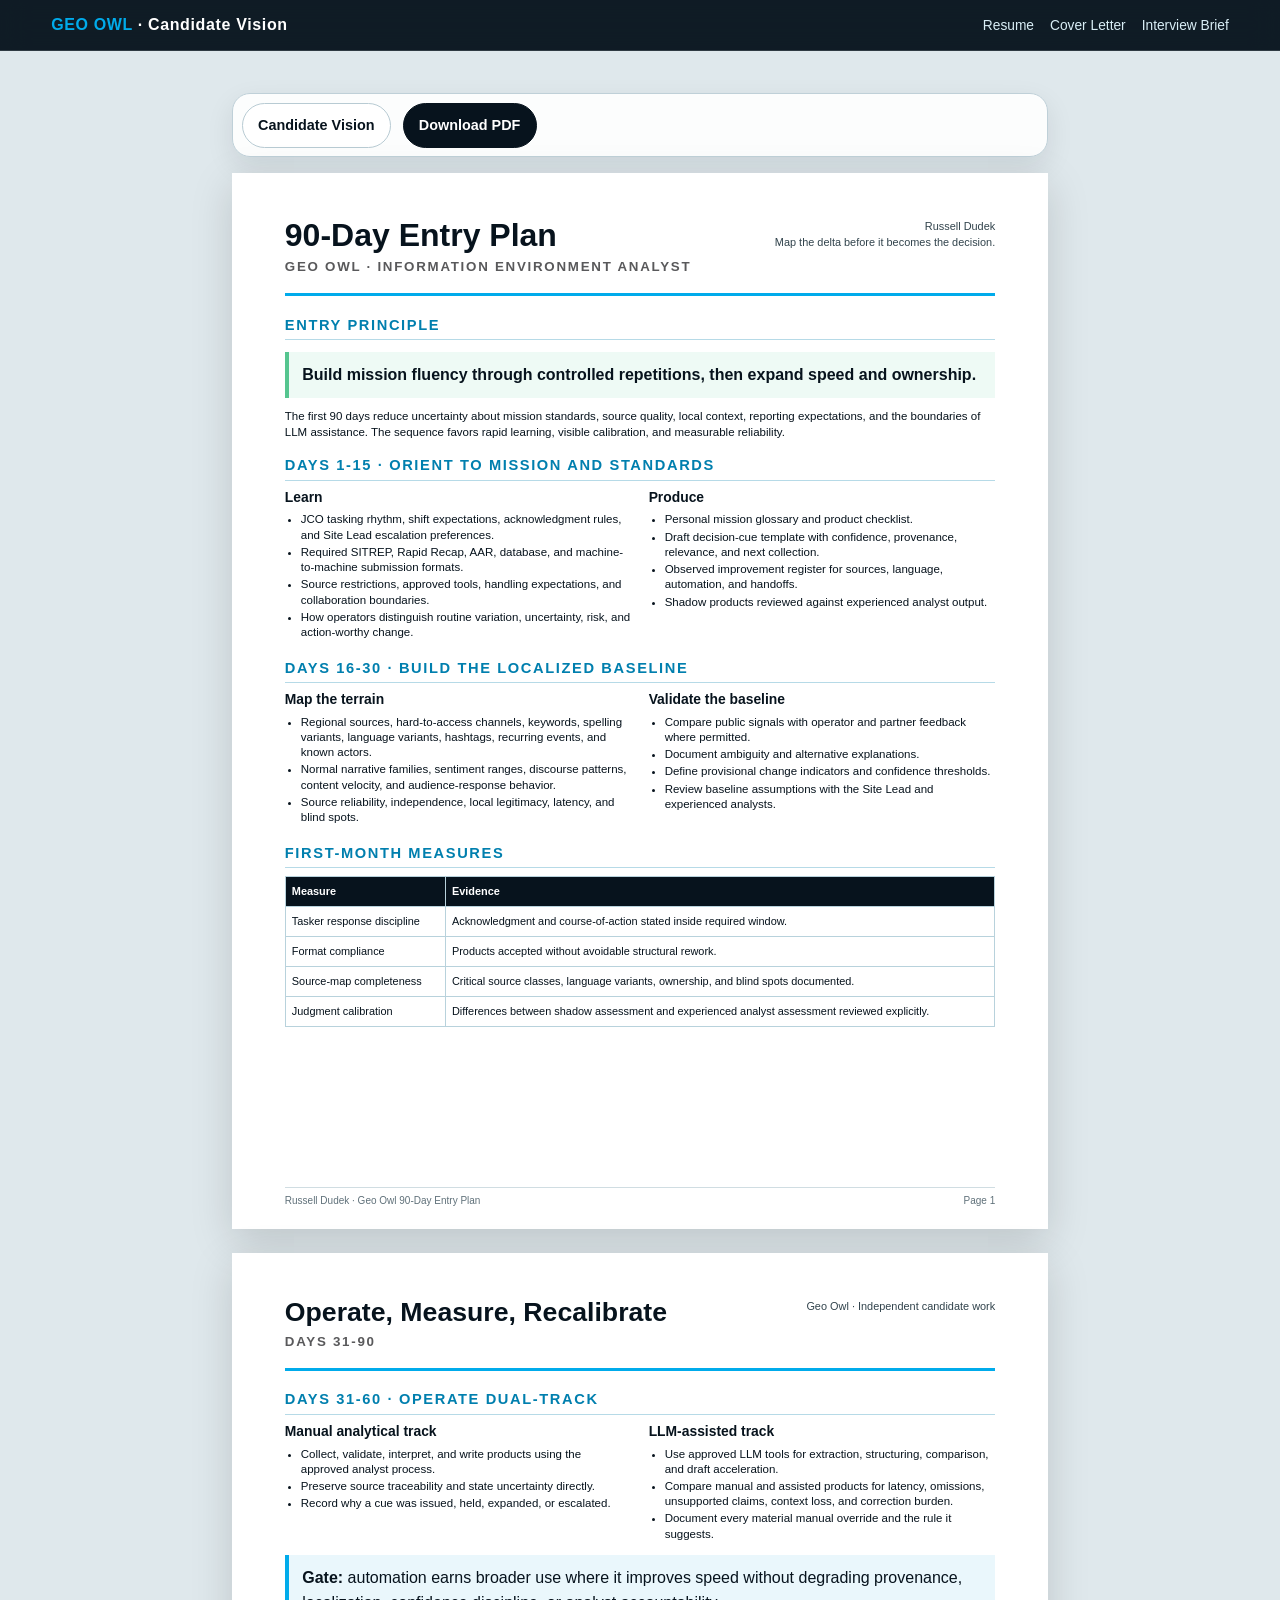
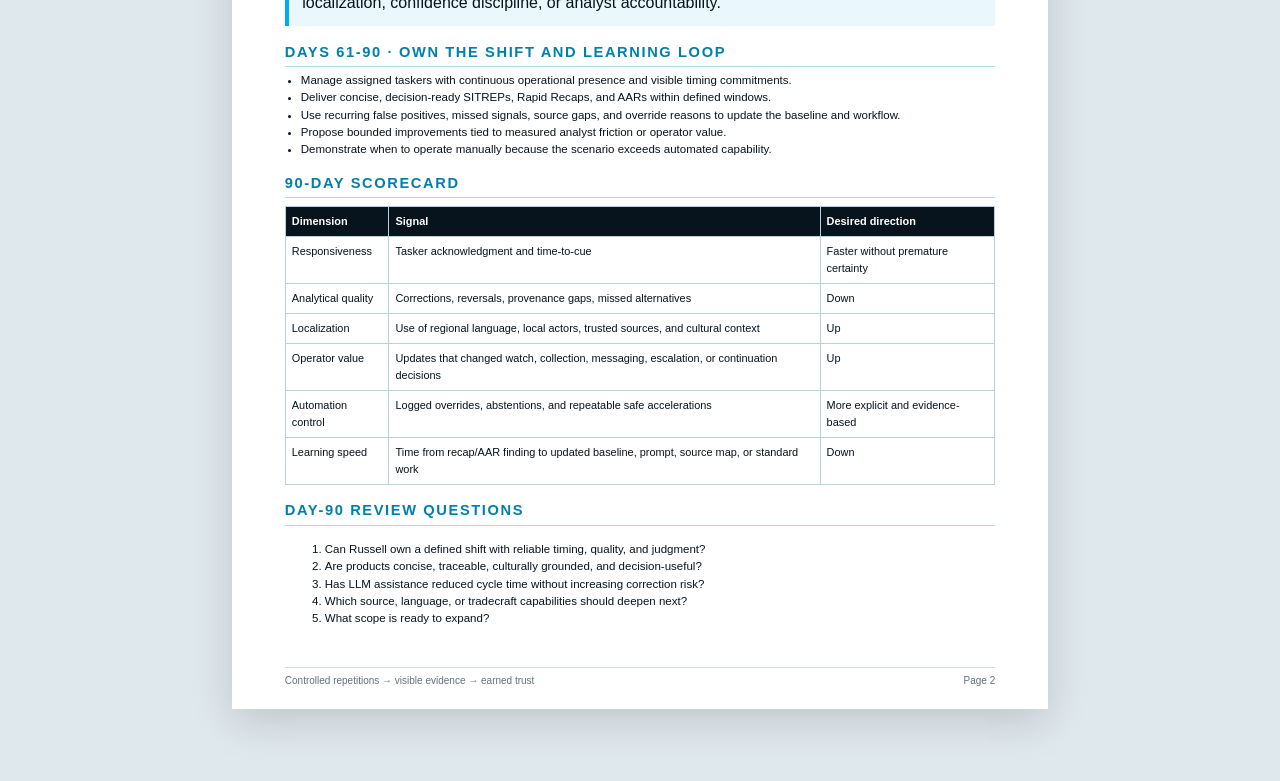
==== commit 9cc1cca2: "Replace 90-day plan print control with PDF download" ====
--- a/90-day-plan.html
+++ b/90-day-plan.html
@@ -9,7 +9,7 @@
 <body class="document-body">
 <nav class="site-nav"><a class="brand" href="index.html"><em>GEO OWL</em> · Candidate Vision</a><div class="nav-links"><a href="resume.html">Resume</a><a href="cover-letter.html">Cover Letter</a><a href="interview-brief.html">Interview Brief</a></div></nav>
 <div class="document-shell">
-<div class="doc-actions"><a class="button light" href="index.html">Candidate Vision</a><button class="button dark" type="button" onclick="window.print()">Print</button></div>
+<div class="doc-actions"><a class="button light" href="index.html">Candidate Vision</a><a class="button dark" href="docs/Russell-Dudek-Geo-Owl-90-Day-Plan.pdf" download>Download PDF</a></div>
 
 <section class="doc-page">
 <header class="doc-header"><div><h1 class="doc-name" style="font-size:24pt">90-Day Entry Plan</h1><div class="doc-role">Geo Owl · Information Environment Analyst</div></div><div class="doc-contact">Russell Dudek<br>Map the delta before it becomes the decision.</div></header>
